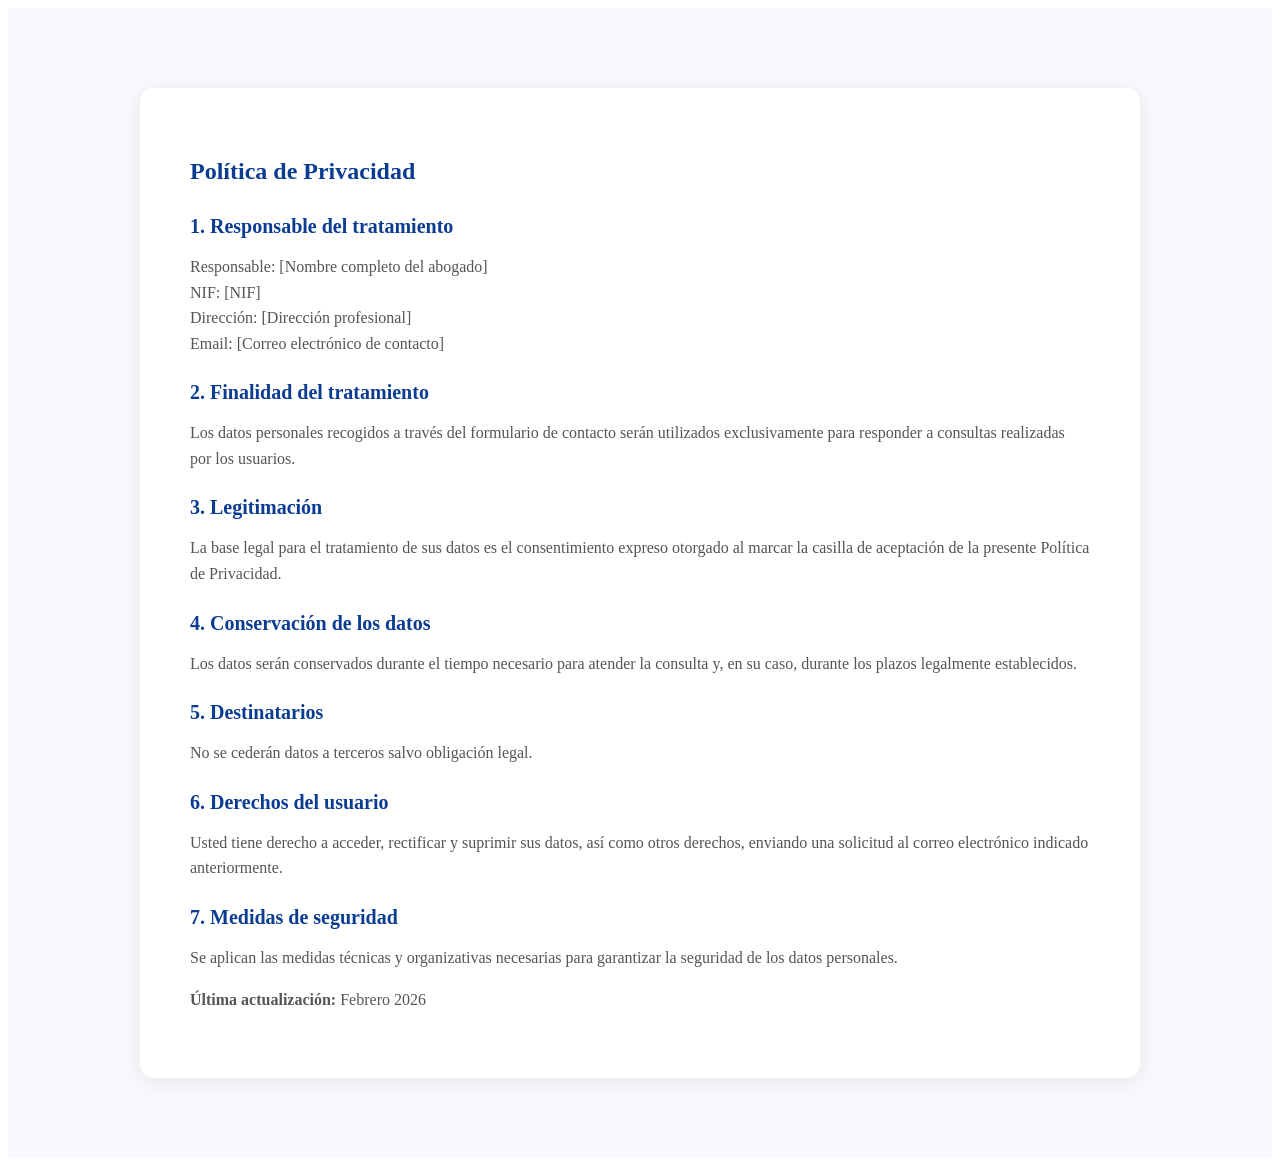
==== politicaprivacidad.html @ 77246606 "Add files via upload" ====
<!doctype html>
<html lang="es">
  <head>
    <meta charset="UTF-8" />
    <title>Política de Privacidad</title>
    <meta name="viewport" content="width=device-width, initial-scale=1.0" />
    <link rel="stylesheet" href="politicaprivacidad.css" />
    <link rel="apple-touch-icon" sizes="180x180" href="logo.PNG" />
    <link rel="icon" type="image/png" sizes="32x32" href="logo.PNG" />
    <link rel="icon" type="image/png" sizes="16x16" href="logo.PNG" />
    <link rel="manifest" href="/site.webmanifest" />
  </head>
  <body>
    <section class="legal">
      <div class="contenedor-legal">
        <h1>Política de Privacidad</h1>

        <h2>1. Responsable del tratamiento</h2>
        <p>
          Responsable: [Nombre completo del abogado]<br />
          NIF: [NIF]<br />
          Dirección: [Dirección profesional]<br />
          Email: [Correo electrónico de contacto]
        </p>

        <h2>2. Finalidad del tratamiento</h2>
        <p>
          Los datos personales recogidos a través del formulario de contacto
          serán utilizados exclusivamente para responder a consultas realizadas
          por los usuarios.
        </p>

        <h2>3. Legitimación</h2>
        <p>
          La base legal para el tratamiento de sus datos es el consentimiento
          expreso otorgado al marcar la casilla de aceptación de la presente
          Política de Privacidad.
        </p>

        <h2>4. Conservación de los datos</h2>
        <p>
          Los datos serán conservados durante el tiempo necesario para atender
          la consulta y, en su caso, durante los plazos legalmente establecidos.
        </p>

        <h2>5. Destinatarios</h2>
        <p>No se cederán datos a terceros salvo obligación legal.</p>

        <h2>6. Derechos del usuario</h2>
        <p>
          Usted tiene derecho a acceder, rectificar y suprimir sus datos, así
          como otros derechos, enviando una solicitud al correo electrónico
          indicado anteriormente.
        </p>

        <h2>7. Medidas de seguridad</h2>
        <p>
          Se aplican las medidas técnicas y organizativas necesarias para
          garantizar la seguridad de los datos personales.
        </p>

        <p><strong>Última actualización:</strong> Febrero 2026</p>
      </div>
    </section>
  </body>
</html>
---- politicaprivacidad.css ----
.legal {
  background: #f7f9fc;
  padding: 80px 40px;
}

.contenedor-legal {
  max-width: 900px;
  margin: auto;
  background: white;
  padding: 50px;
  border-radius: 14px;
  box-shadow: 0 4px 20px rgba(0, 0, 0, 0.08);
}

.contenedor-legal h1 {
  color: #0a3d91;
  margin-bottom: 30px;
}

.contenedor-legal h2 {
  color: #0a3d91;
  margin-top: 25px;
  margin-bottom: 10px;
  font-size: 20px;
}

.contenedor-legal p {
  color: #555;
  line-height: 1.6;
}
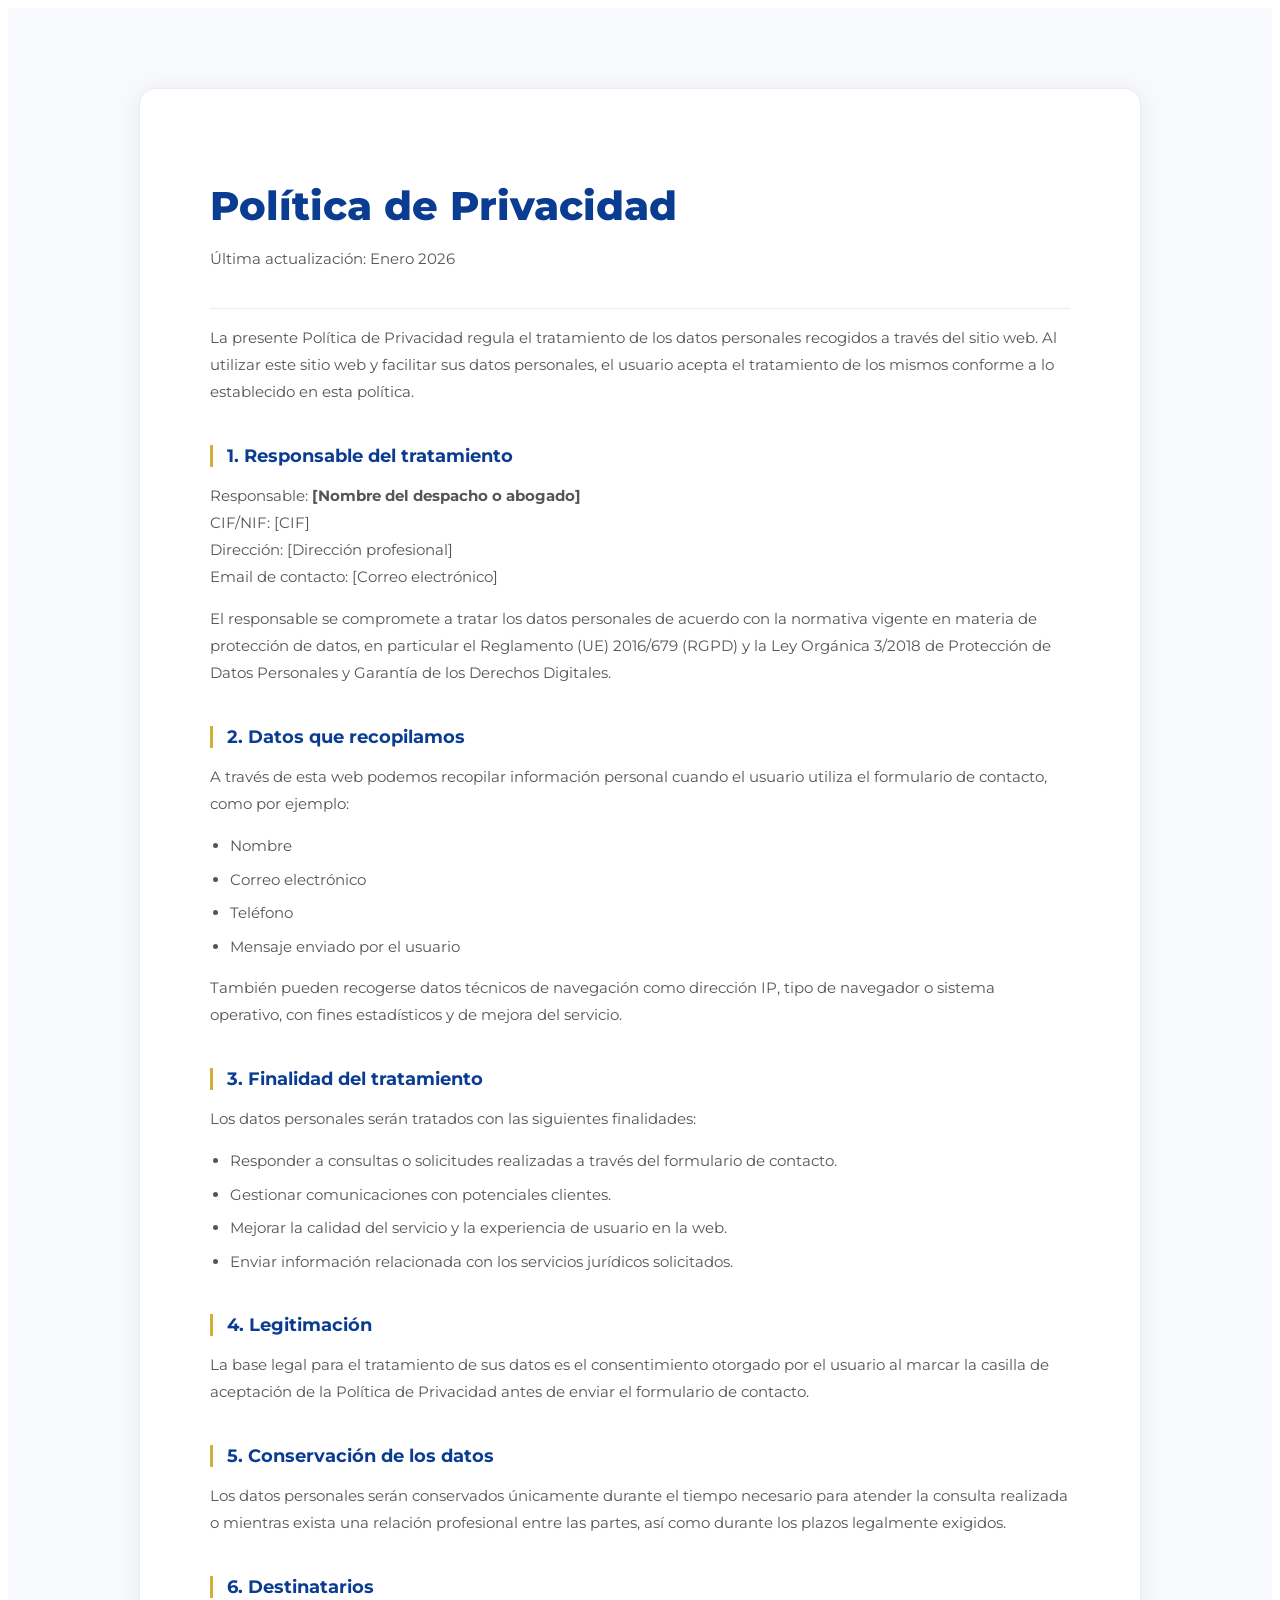
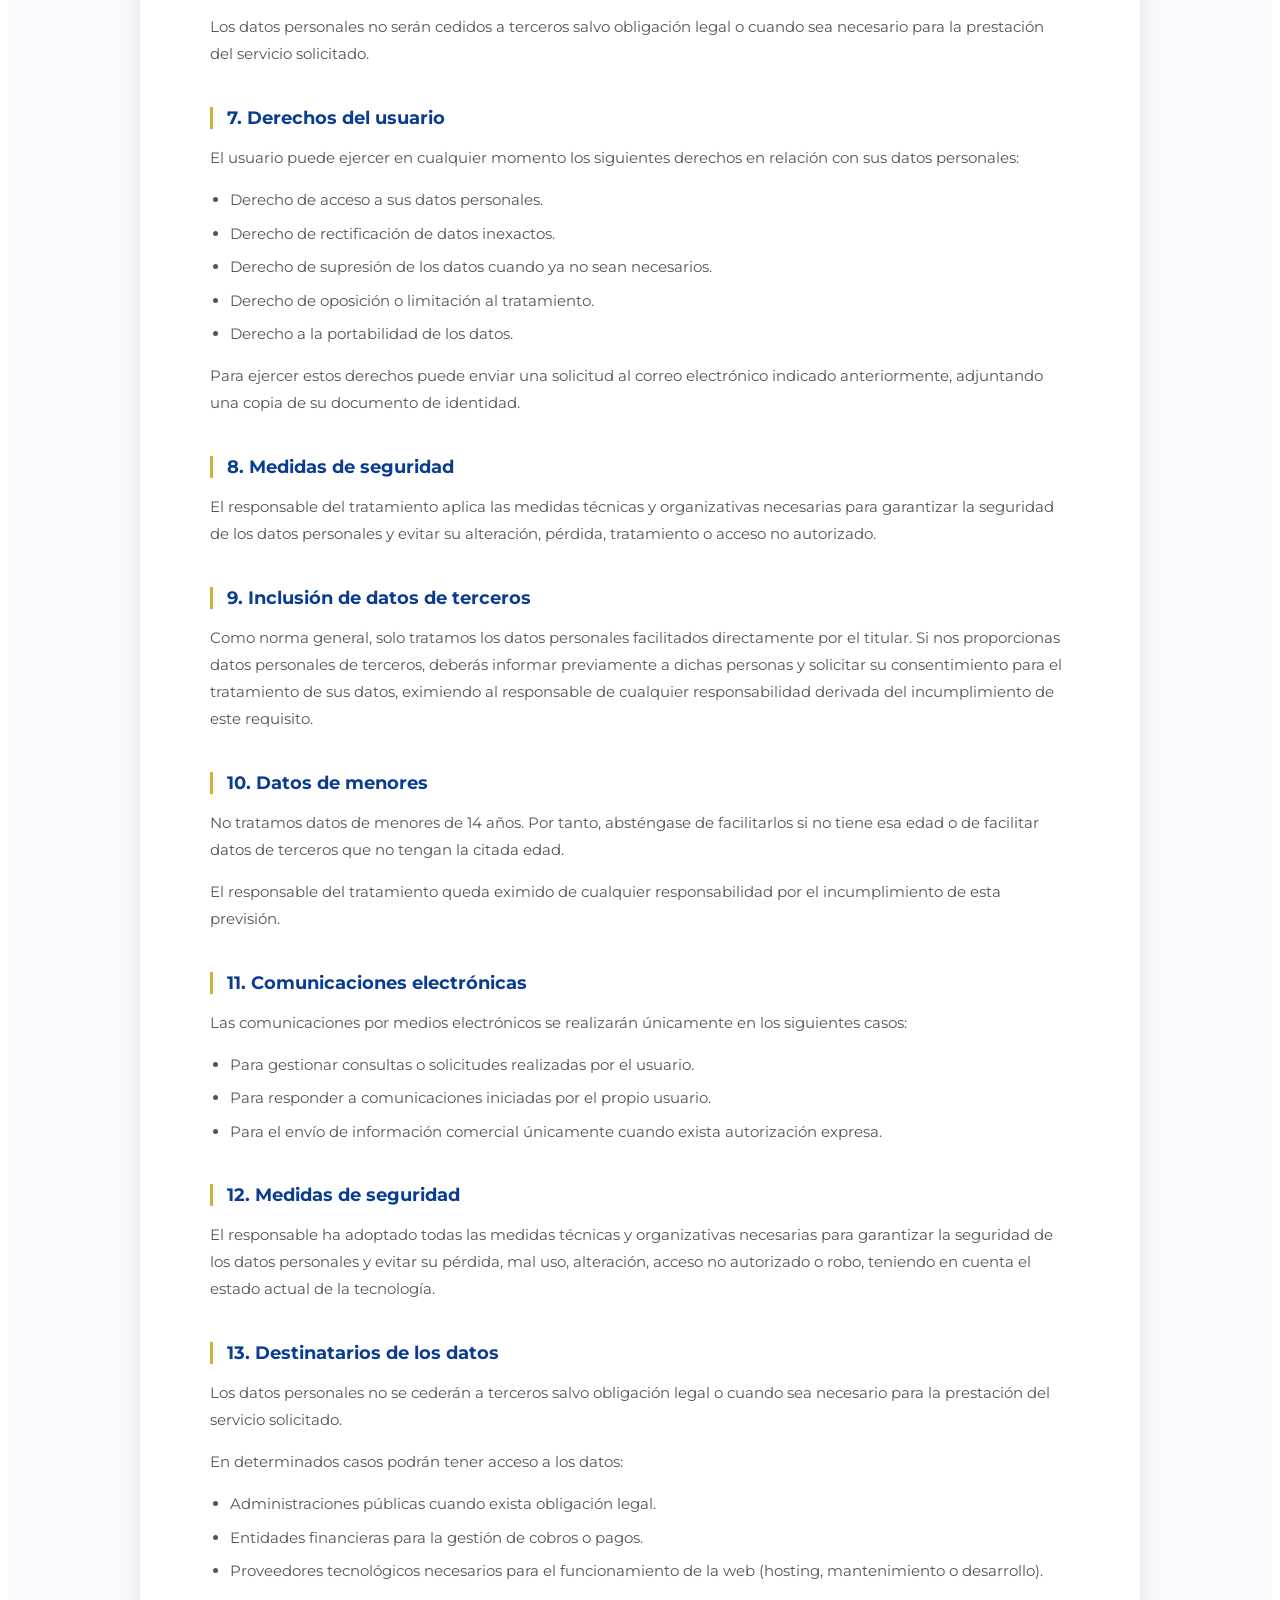
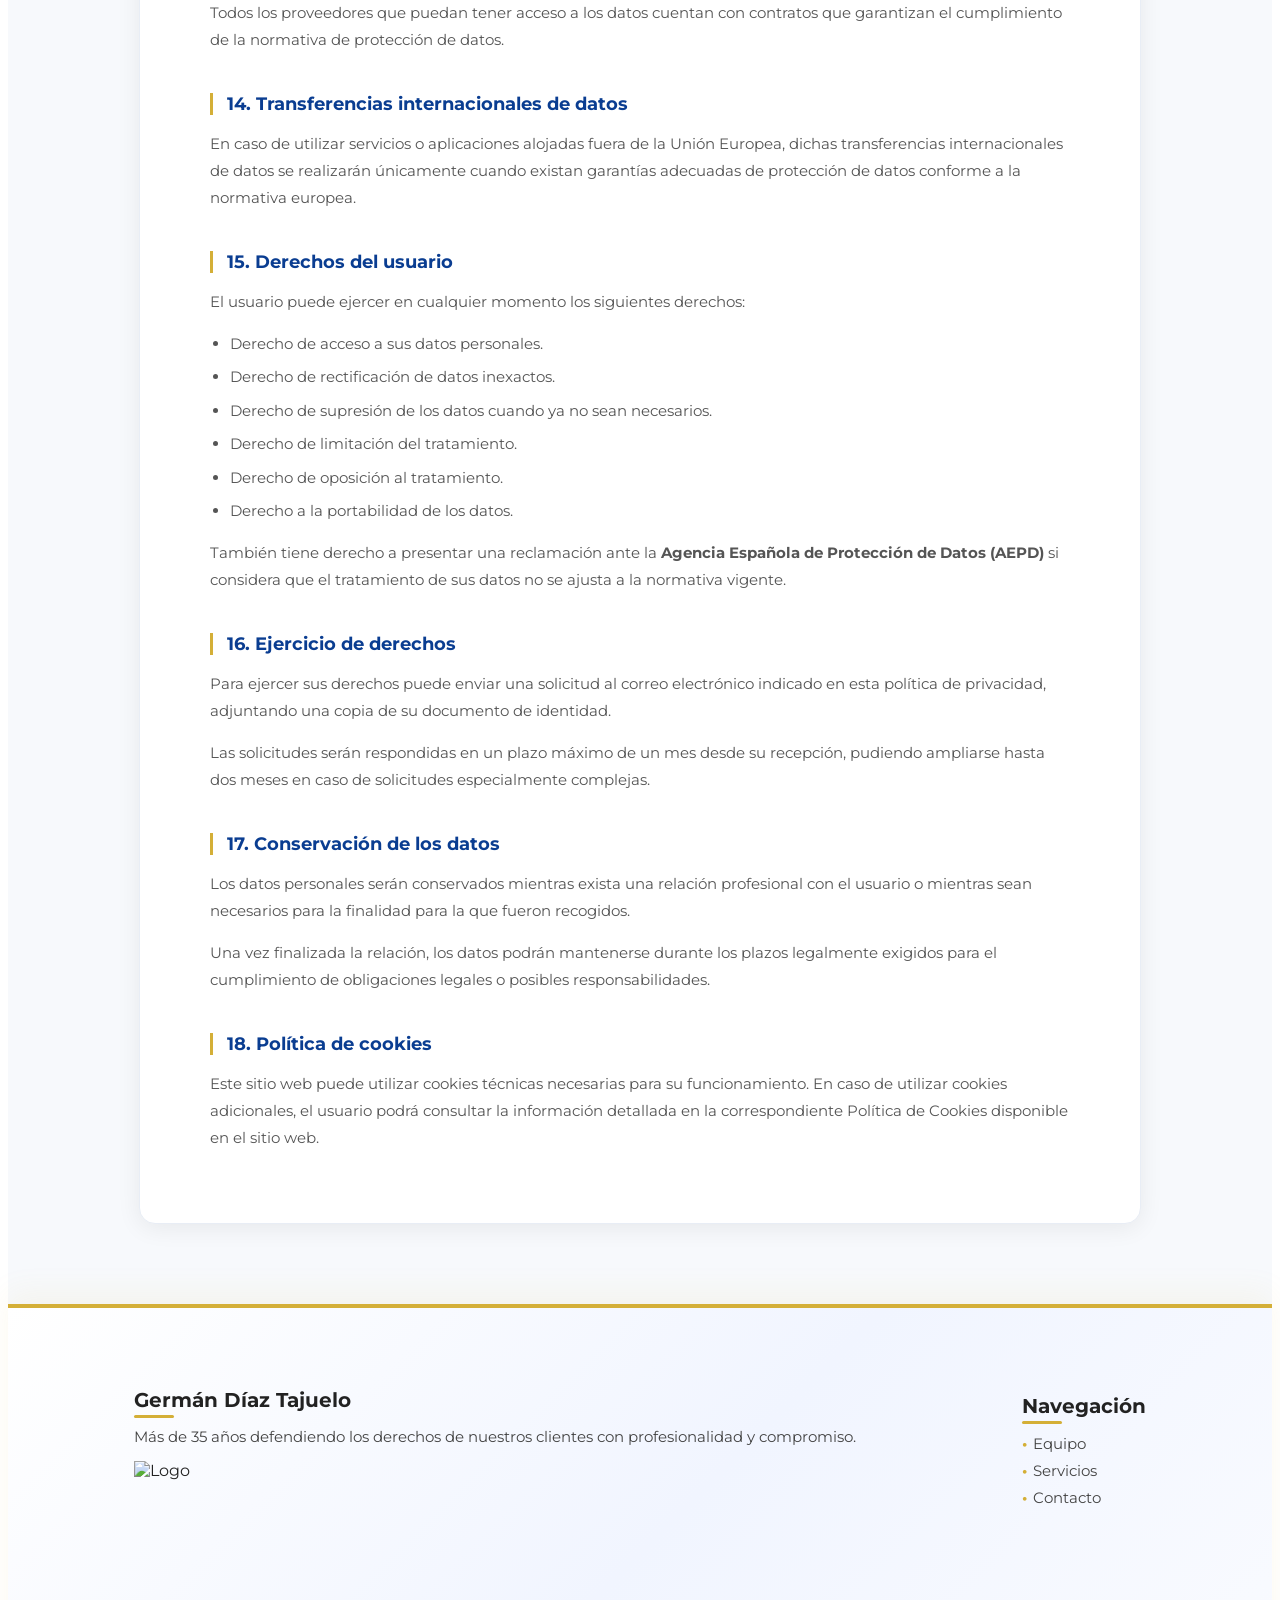
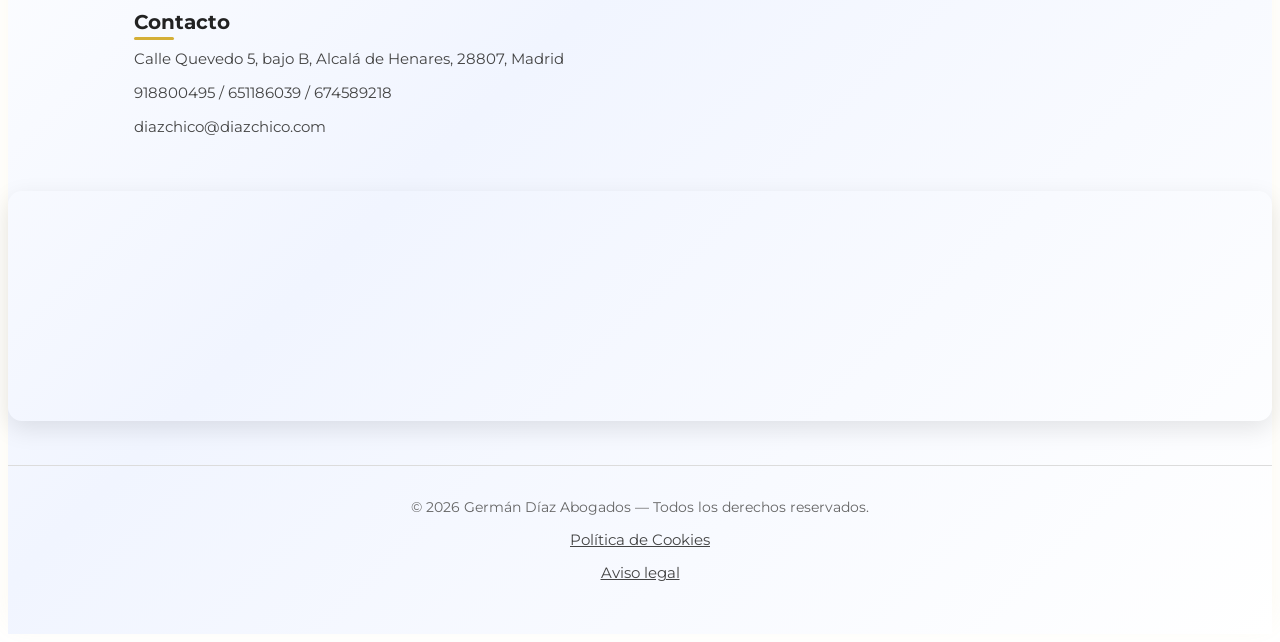
==== commit 1ec2e820: "Add files via upload" ====
--- a/politicaprivacidad.html
+++ b/politicaprivacidad.html
@@ -1,66 +1,295 @@
-<!doctype html>
+<!DOCTYPE html>
 <html lang="es">
-  <head>
-    <meta charset="UTF-8" />
-    <title>Política de Privacidad</title>
-    <meta name="viewport" content="width=device-width, initial-scale=1.0" />
-    <link rel="stylesheet" href="politicaprivacidad.css" />
-    <link rel="apple-touch-icon" sizes="180x180" href="logo.PNG" />
-    <link rel="icon" type="image/png" sizes="32x32" href="logo.PNG" />
-    <link rel="icon" type="image/png" sizes="16x16" href="logo.PNG" />
-    <link rel="manifest" href="/site.webmanifest" />
-  </head>
-  <body>
-    <section class="legal">
-      <div class="contenedor-legal">
-        <h1>Política de Privacidad</h1>
-
-        <h2>1. Responsable del tratamiento</h2>
-        <p>
-          Responsable: [Nombre completo del abogado]<br />
-          NIF: [NIF]<br />
-          Dirección: [Dirección profesional]<br />
-          Email: [Correo electrónico de contacto]
-        </p>
-
-        <h2>2. Finalidad del tratamiento</h2>
-        <p>
-          Los datos personales recogidos a través del formulario de contacto
-          serán utilizados exclusivamente para responder a consultas realizadas
-          por los usuarios.
-        </p>
-
-        <h2>3. Legitimación</h2>
-        <p>
-          La base legal para el tratamiento de sus datos es el consentimiento
-          expreso otorgado al marcar la casilla de aceptación de la presente
-          Política de Privacidad.
-        </p>
-
-        <h2>4. Conservación de los datos</h2>
-        <p>
-          Los datos serán conservados durante el tiempo necesario para atender
-          la consulta y, en su caso, durante los plazos legalmente establecidos.
-        </p>
-
-        <h2>5. Destinatarios</h2>
-        <p>No se cederán datos a terceros salvo obligación legal.</p>
-
-        <h2>6. Derechos del usuario</h2>
-        <p>
-          Usted tiene derecho a acceder, rectificar y suprimir sus datos, así
-          como otros derechos, enviando una solicitud al correo electrónico
-          indicado anteriormente.
-        </p>
-
-        <h2>7. Medidas de seguridad</h2>
-        <p>
-          Se aplican las medidas técnicas y organizativas necesarias para
-          garantizar la seguridad de los datos personales.
-        </p>
-
-        <p><strong>Última actualización:</strong> Febrero 2026</p>
-      </div>
-    </section>
-  </body>
-</html>
+<head>
+<meta charset="UTF-8">
+<meta name="viewport" content="width=device-width, initial-scale=1.0">
+<title>Política de Privacidad</title>
+<link rel="stylesheet" href="politicaprivacidad.css">
+<link rel="apple-touch-icon" sizes="180x180" href="logo.PNG">
+<link rel="icon" type="image/png" sizes="32x32" href="logo.PNG">
+<link rel="icon" type="image/png" sizes="16x16" href="logo.PNG">
+<link rel="manifest" href="/site.webmanifest">
+</head>
+
+<body>
+
+<section class="legal">
+
+<div class="contenedor-legal">
+
+<h1>Política de Privacidad</h1>
+
+<p class="actualizacion">
+Última actualización: Enero 2026
+</p>
+
+<p>
+La presente Política de Privacidad regula el tratamiento de los datos personales recogidos a través del sitio web.
+Al utilizar este sitio web y facilitar sus datos personales, el usuario acepta el tratamiento de los mismos conforme
+a lo establecido en esta política.
+</p>
+
+<h2>1. Responsable del tratamiento</h2>
+
+<p>
+Responsable: <strong>[Nombre del despacho o abogado]</strong><br>
+CIF/NIF: [CIF]<br>
+Dirección: [Dirección profesional]<br>
+Email de contacto: [Correo electrónico]
+</p>
+
+<p>
+El responsable se compromete a tratar los datos personales de acuerdo con la normativa vigente en materia
+de protección de datos, en particular el Reglamento (UE) 2016/679 (RGPD) y la Ley Orgánica 3/2018 de Protección
+de Datos Personales y Garantía de los Derechos Digitales.
+</p>
+
+<h2>2. Datos que recopilamos</h2>
+
+<p>
+A través de esta web podemos recopilar información personal cuando el usuario utiliza el formulario de contacto,
+como por ejemplo:
+</p>
+
+<ul>
+<li>Nombre</li>
+<li>Correo electrónico</li>
+<li>Teléfono</li>
+<li>Mensaje enviado por el usuario</li>
+</ul>
+
+<p>
+También pueden recogerse datos técnicos de navegación como dirección IP, tipo de navegador o sistema
+operativo, con fines estadísticos y de mejora del servicio.
+</p>
+
+<h2>3. Finalidad del tratamiento</h2>
+
+<p>Los datos personales serán tratados con las siguientes finalidades:</p>
+
+<ul>
+<li>Responder a consultas o solicitudes realizadas a través del formulario de contacto.</li>
+<li>Gestionar comunicaciones con potenciales clientes.</li>
+<li>Mejorar la calidad del servicio y la experiencia de usuario en la web.</li>
+<li>Enviar información relacionada con los servicios jurídicos solicitados.</li>
+</ul>
+
+<h2>4. Legitimación</h2>
+
+<p>
+La base legal para el tratamiento de sus datos es el consentimiento otorgado por el usuario al marcar la
+casilla de aceptación de la Política de Privacidad antes de enviar el formulario de contacto.
+</p>
+
+<h2>5. Conservación de los datos</h2>
+
+<p>
+Los datos personales serán conservados únicamente durante el tiempo necesario para atender la consulta
+realizada o mientras exista una relación profesional entre las partes, así como durante los plazos
+legalmente exigidos.
+</p>
+
+<h2>6. Destinatarios</h2>
+
+<p>
+Los datos personales no serán cedidos a terceros salvo obligación legal o cuando sea necesario para la
+prestación del servicio solicitado.
+</p>
+
+<h2>7. Derechos del usuario</h2>
+
+<p>
+El usuario puede ejercer en cualquier momento los siguientes derechos en relación con sus datos personales:
+</p>
+
+<ul>
+<li>Derecho de acceso a sus datos personales.</li>
+<li>Derecho de rectificación de datos inexactos.</li>
+<li>Derecho de supresión de los datos cuando ya no sean necesarios.</li>
+<li>Derecho de oposición o limitación al tratamiento.</li>
+<li>Derecho a la portabilidad de los datos.</li>
+</ul>
+
+<p>
+Para ejercer estos derechos puede enviar una solicitud al correo electrónico indicado anteriormente,
+adjuntando una copia de su documento de identidad.
+</p>
+
+<h2>8. Medidas de seguridad</h2>
+
+<p>
+El responsable del tratamiento aplica las medidas técnicas y organizativas necesarias para garantizar
+la seguridad de los datos personales y evitar su alteración, pérdida, tratamiento o acceso no autorizado.
+</p>
+
+<h2>9. Inclusión de datos de terceros</h2>
+
+<p>
+Como norma general, solo tratamos los datos personales facilitados directamente por el titular.
+Si nos proporcionas datos personales de terceros, deberás informar previamente a dichas personas
+y solicitar su consentimiento para el tratamiento de sus datos, eximiendo al responsable de cualquier
+responsabilidad derivada del incumplimiento de este requisito.
+</p>
+
+
+<h2>10. Datos de menores</h2>
+
+<p>
+No tratamos datos de menores de 14 años. Por tanto, absténgase de facilitarlos si no tiene esa edad
+o de facilitar datos de terceros que no tengan la citada edad.
+</p>
+
+<p>
+El responsable del tratamiento queda eximido de cualquier responsabilidad por el incumplimiento
+de esta previsión.
+</p>
+
+
+<h2>11. Comunicaciones electrónicas</h2>
+
+<p>Las comunicaciones por medios electrónicos se realizarán únicamente en los siguientes casos:</p>
+
+<ul>
+<li>Para gestionar consultas o solicitudes realizadas por el usuario.</li>
+<li>Para responder a comunicaciones iniciadas por el propio usuario.</li>
+<li>Para el envío de información comercial únicamente cuando exista autorización expresa.</li>
+</ul>
+
+
+<h2>12. Medidas de seguridad</h2>
+
+<p>
+El responsable ha adoptado todas las medidas técnicas y organizativas necesarias para garantizar
+la seguridad de los datos personales y evitar su pérdida, mal uso, alteración, acceso no autorizado
+o robo, teniendo en cuenta el estado actual de la tecnología.
+</p>
+
+
+<h2>13. Destinatarios de los datos</h2>
+
+<p>
+Los datos personales no se cederán a terceros salvo obligación legal o cuando sea necesario para
+la prestación del servicio solicitado.
+</p>
+
+<p>
+En determinados casos podrán tener acceso a los datos:
+</p>
+
+<ul>
+<li>Administraciones públicas cuando exista obligación legal.</li>
+<li>Entidades financieras para la gestión de cobros o pagos.</li>
+<li>Proveedores tecnológicos necesarios para el funcionamiento de la web (hosting, mantenimiento o desarrollo).</li>
+</ul>
+
+<p>
+Todos los proveedores que puedan tener acceso a los datos cuentan con contratos que garantizan
+el cumplimiento de la normativa de protección de datos.
+</p>
+
+
+<h2>14. Transferencias internacionales de datos</h2>
+
+<p>
+En caso de utilizar servicios o aplicaciones alojadas fuera de la Unión Europea, dichas transferencias
+internacionales de datos se realizarán únicamente cuando existan garantías adecuadas de protección
+de datos conforme a la normativa europea.
+</p>
+
+
+<h2>15. Derechos del usuario</h2>
+
+<p>El usuario puede ejercer en cualquier momento los siguientes derechos:</p>
+
+<ul>
+<li>Derecho de acceso a sus datos personales.</li>
+<li>Derecho de rectificación de datos inexactos.</li>
+<li>Derecho de supresión de los datos cuando ya no sean necesarios.</li>
+<li>Derecho de limitación del tratamiento.</li>
+<li>Derecho de oposición al tratamiento.</li>
+<li>Derecho a la portabilidad de los datos.</li>
+</ul>
+
+<p>
+También tiene derecho a presentar una reclamación ante la
+<strong>Agencia Española de Protección de Datos (AEPD)</strong> si considera que el
+tratamiento de sus datos no se ajusta a la normativa vigente.
+</p>
+
+
+<h2>16. Ejercicio de derechos</h2>
+
+<p>
+Para ejercer sus derechos puede enviar una solicitud al correo electrónico indicado en esta política
+de privacidad, adjuntando una copia de su documento de identidad.
+</p>
+
+<p>
+Las solicitudes serán respondidas en un plazo máximo de un mes desde su recepción,
+pudiendo ampliarse hasta dos meses en caso de solicitudes especialmente complejas.
+</p>
+
+
+<h2>17. Conservación de los datos</h2>
+
+<p>
+Los datos personales serán conservados mientras exista una relación profesional con el usuario
+o mientras sean necesarios para la finalidad para la que fueron recogidos.
+</p>
+
+<p>
+Una vez finalizada la relación, los datos podrán mantenerse durante los plazos legalmente exigidos
+para el cumplimiento de obligaciones legales o posibles responsabilidades.
+</p>
+
+
+<h2>18. Política de cookies</h2>
+
+<p>
+Este sitio web puede utilizar cookies técnicas necesarias para su funcionamiento.
+En caso de utilizar cookies adicionales, el usuario podrá consultar la información
+detallada en la correspondiente Política de Cookies disponible en el sitio web.
+</p>
+
+</div>
+
+</section>
+    <footer id="footer">
+        <div class="footer-contenido">
+            <div class="footer-col">
+                <h3>Germán Díaz Tajuelo</h3>
+                <p>Más de 35 años defendiendo los derechos de nuestros clientes con profesionalidad y compromiso.</p>
+                <img src="logo.PNG" alt="Logo">
+            </div>
+            <!--Menú de nagevación-->
+            <div class="footer-col">
+                <h4>Navegación</h4>
+                <ul>
+                    <li><a href="equipo.html">Equipo</a></li>
+                    <li><a href="servicios.html">Servicios</a></li>
+                    <li><a href="#contacto">Contacto</a></li>
+                </ul>
+            </div>
+            <!--Contacto-->
+            <div class="footer-col">
+                <h4>Contacto</h4>
+                <p>Calle Quevedo 5, bajo B, Alcalá de Henares, 28807, Madrid</p>
+                <p>918800495 / 651186039 / 674589218</p>
+                <p>diazchico@diazchico.com</p>
+            </div>
+        </div>
+        <!--Mapa de Google Maps-->
+        <div class="footer-maps">
+            <iframe
+                src="https://www.google.com/maps/embed?pb=!1m18!1m12!1m3!1d323.33886074771357!2d-3.360787866162017!3d40.48833740880251!2m3!1f0!2f0!3f0!3m2!1i1024!2i768!4f13.1!3m3!1m2!1s0xd42496a39a3cd33%3A0x8e51a6230563c07c!2sDespacho%20de%20Abogados%20Germ%C3%A1n%20D%C3%ADaz!5e1!3m2!1ses!2ses!4v1764750124330!5m2!1ses!2ses" width="600" height="450" style="border:0;" allowfullscreen="" loading="lazy" referrerpolicy="no-referrer-when-downgrade">
+            </iframe>
+        </div>
+        <!--Pie de página final-->
+        <div class="footer-final">
+            <p>© 2026 Germán Díaz Abogados — Todos los derechos reservados.</p>
+            <p><a href="politicacookies.html" target="_blank">Política de Cookies</a></p>
+            <p><a href="avisolegal.html" target="_blank">Aviso legal</a></p>
+        </div>
+    </footer>
+</body>
+</html>
--- a/politicaprivacidad.css
+++ b/politicaprivacidad.css
@@ -1,30 +1,178 @@
+/* Página legal */
+@import url('https://fonts.googleapis.com/css2?family=Montserrat:wght@400;500;600;700;800&family=DM+Sans:wght@400;500;600&display=swap');
 .legal {
   background: #f7f9fc;
   padding: 80px 40px;
+  font-family: 'Montserrat', sans-serif;
 }
 
 .contenedor-legal {
-  max-width: 900px;
+  max-width: 860px;
   margin: auto;
   background: white;
-  padding: 50px;
-  border-radius: 14px;
-  box-shadow: 0 4px 20px rgba(0, 0, 0, 0.08);
+  padding: 60px 70px;
+  border-radius: 16px;
+  box-shadow: 0 4px 24px rgba(0, 0, 0, 0.07);
+  border: 1px solid #e8edf5;
 }
 
 .contenedor-legal h1 {
   color: #0a3d91;
-  margin-bottom: 30px;
+  font-size: 40px;
+  font-weight: 800;
+  margin-bottom: 8px;
+  line-height: 1.2;
+}
+
+.actualizacion {
+  font-size: 15px;
+  color: #999;
+  margin-bottom: 36px;
+  padding-bottom: 36px;
+  border-bottom: 1px solid #eaecf0;
 }
 
 .contenedor-legal h2 {
   color: #0a3d91;
-  margin-top: 25px;
-  margin-bottom: 10px;
-  font-size: 20px;
+  font-size: 18px;
+  font-weight: 700;
+  margin-top: 40px;
+  margin-bottom: 12px;
+  padding-left: 14px;
+  border-left: 3px solid #d4af37;
 }
 
 .contenedor-legal p {
   color: #555;
-  line-height: 1.6;
+  line-height: 1.8;
+  font-size: 15px;
+  margin-bottom: 12px;
 }
+
+.contenedor-legal ul {
+  padding-left: 20px;
+  margin-bottom: 12px;
+}
+
+.contenedor-legal li {
+  color: #555;
+  font-size: 15px;
+  line-height: 1.7;
+  margin-bottom: 8px;
+}
+
+.contenedor-legal a {
+  color: #0a3d91;
+  font-weight: 600;
+  text-decoration: none;
+  border-bottom: 1px solid rgba(10, 61, 145, 0.3);
+  transition: color 0.2s, border-color 0.2s;
+}
+
+.contenedor-legal a:hover {
+  color: #d4af37;
+  border-bottom-color: #d4af37;
+}
+
+/* Responsive */
+@media (max-width: 700px) {
+  .legal {
+    padding: 40px 16px;
+  }
+
+  .contenedor-legal {
+    padding: 32px 24px;
+  }
+
+  .contenedor-legal h1 {
+    font-size: 26px;
+  }
+
+  .contenedor-legal h2 {
+    font-size: 16px;
+  }
+}
+#footer {
+  background: linear-gradient(135deg, #ffffff 0%, #f1f5ff 40%, #ffffff 100%);
+  padding: 60px 0 20px;
+  font-family: "Montserrat", sans-serif;
+  color: #222;
+  border-top: 4px solid #d4af37;
+  box-shadow: 0 -10px 30px rgba(212, 175, 55, 0.08);
+}
+.footer-contenido {
+  display: flex;
+  justify-content: space-between;
+  align-items: flex-start;
+  gap: 60px;
+  padding: 0 10%;
+  flex-wrap: wrap;
+}
+.footer-col h3,
+h4 {
+  font-weight: 700;
+  margin-bottom: 15px;
+  font-size: 20px;
+  position: relative;
+}
+.footer-col h3::after,
+.footer-col h4::after {
+  content: "";
+  position: absolute;
+  left: 0;
+  bottom: -6px;
+  width: 40px;
+  height: 3px;
+  background: #d4af37;
+  border-radius: 3px;
+}
+.footer-col ul {
+  list-style: none;
+  padding: 0;
+}
+.footer-col ul li {
+  margin-bottom: 8px;
+}
+.footer-col ul li::before {
+  content: "•";
+  color: #d4af37;
+  margin-right: 6px;
+  font-weight: bold;
+}
+.footer-col ul li a {
+  color: #444;
+  text-decoration: none;
+  transition: 0.3s ease-in-out;
+}
+.footer-col ul li a:hover {
+  color: #1e3a8a;
+  padding-left: 4px;
+}
+.footer-col p,
+li,
+a {
+  font-size: 15px;
+  color: #444;
+}
+/* Google Maps */
+.footer-maps iframe {
+  width: 100%;
+  height: 230px;
+  border: 0;
+  margin-top: 40px;
+  border-radius: 14px;
+  box-shadow: 0 8px 25px rgba(0, 0, 0, 0.1);
+}
+/* Pie de páginal final */
+.footer-final {
+  text-align: center;
+  padding: 18px 0;
+  font-size: 14px;
+  color: #666;
+  border-top: 1px solid #dcdcdc;
+  margin-top: 40px;
+}
+.footer-col img {
+  width: 60px;
+  height: 60px;
+}
